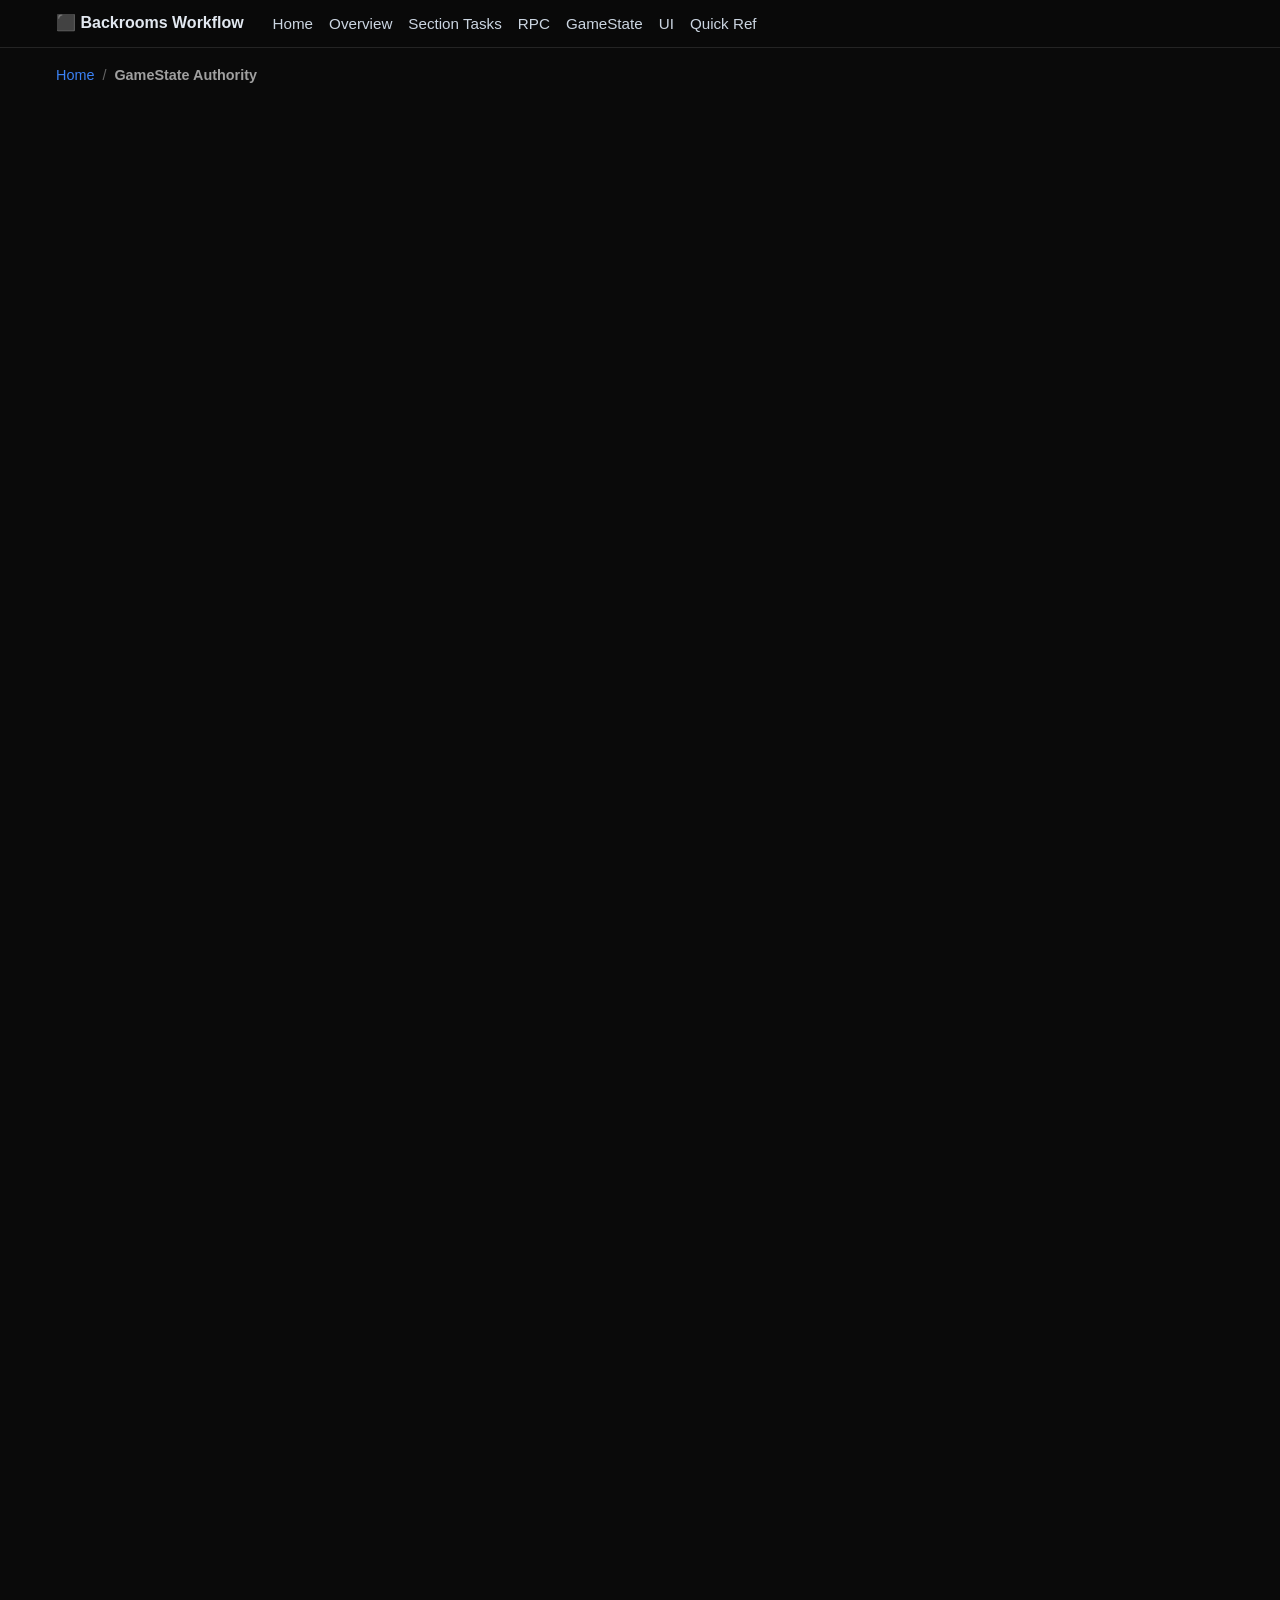
==== docs/gamestate-authority.html @ 52500436 "docs: redesign workflow documentation with dark-theme diagram pages" ====
<!DOCTYPE html>
<html lang="en">
<head>
  <meta charset="UTF-8" />
  <meta name="viewport" content="width=device-width,initial-scale=1" />
  <title>GameState Authority</title>
  <link rel="stylesheet" href="shared/style.css" />
  <link rel="stylesheet" href="shared/layout.css" />
  <link rel="stylesheet" href="shared/diagrams.css" />
  <link rel="stylesheet" href="shared/animations.css" />
</head>
<body>
<header class="nav"><div class="nav-inner"><span class="brand">⬛ Backrooms Workflow</span><a href="../index.html">Home</a><a href="workflow-overview.html">Overview</a><a href="section-tasks-flow.html">Section Tasks</a><a href="rpc-call-paths.html">RPC</a><a href="gamestate-authority.html">GameState</a><a href="ui-widget-flow.html">UI</a><a href="quick-reference.html">Quick Ref</a></div></header>
<main class="container stack">
  <div class="breadcrumb"><a href="../index.html">Home</a><span>/</span><strong>GameState Authority</strong></div>
  <section class="hero fade-in">
    <h1>GameState as Authoritative Source</h1>
    <p class="subtitle">Replicated variables, RepNotify setup, and client data flow.</p>
    <div class="legend">
      <div class="legend-item"><span class="legend-dot" style="background:#3b82f6"></span>Replicated variable</div>
      <div class="legend-item"><span class="legend-dot" style="background:#22c55e"></span>Server write</div>
      <div class="legend-item"><span class="legend-dot" style="background:#a855f7"></span>Client UI update</div>
    </div>
    <div class="diagram"><svg viewBox="0 0 760 210" xmlns="http://www.w3.org/2000/svg"><defs><marker id="gs0" markerWidth="10" markerHeight="7" refX="9" refY="3.5" orient="auto"><polygon points="0 0,10 3.5,0 7" fill="#3b82f6"/></marker></defs><rect class="diagram-box gm" x="20" y="80" width="180" height="56"/><text class="diagram-text" x="45" y="112">Server validation</text><rect class="diagram-box gs" x="290" y="80" width="180" height="56"/><text class="diagram-text" x="318" y="112">GS variable write</text><rect class="diagram-box ui" x="560" y="80" width="180" height="56"/><text class="diagram-text" x="580" y="112">OnRep -> UI refresh</text><path class="flow-arrow gs" d="M200 108 L290 108" marker-end="url(#gs0)"/><path class="flow-arrow ui" d="M470 108 L560 108" marker-end="url(#gs0)"/></svg></div>
  </section>

  <section class="card fade-in">
    <h2>All replicated variables</h2>
    <div class="table-wrap"><table><thead><tr><th>Variable</th><th>Type</th><th>Role</th></tr></thead><tbody>
      <tr><td title="Replicated task actor references">ActiveTasksItems</td><td>Array&lt;Task Item Ref&gt;</td><td>Current active task actors</td></tr>
      <tr><td title="Replicated completed task IDs">CompletedTasksOfTaskIds</td><td>Array&lt;Name&gt;</td><td>Global completed IDs</td></tr>
      <tr><td title="Replicated integer progression">TotalProgress</td><td>Integer</td><td>Overall progression value</td></tr>
      <tr><td title="Local processing/de-duplication list">LocalProcessedTasks</td><td>Array&lt;Name&gt;</td><td>Sync and duplicate-guard support</td></tr>
    </tbody></table></div>
  </section>

  <section class="grid-2 fade-in">
    <article class="card"><h2>RepNotify setup</h2><div class="diagram"><svg viewBox="0 0 520 260" xmlns="http://www.w3.org/2000/svg"><defs><marker id="ga" markerWidth="10" markerHeight="7" refX="9" refY="3.5" orient="auto"><polygon points="0 0,10 3.5,0 7" fill="#3b82f6"/></marker></defs><rect class="diagram-box gm" x="20" y="84" width="156" height="58"/><text class="diagram-text" x="45" y="117">Server write</text><rect class="diagram-box gs" x="198" y="84" width="146" height="58"/><text class="diagram-text" x="226" y="117">GS variable</text><rect class="diagram-box gs" x="366" y="84" width="136" height="58"/><text class="diagram-text" x="384" y="117">OnRep event</text><path class="flow-arrow gs" d="M176 113 L198 113" marker-end="url(#ga)"/><path class="flow-arrow gs" d="M344 113 L366 113" marker-end="url(#ga)"/></svg></div></article>
    <article class="card"><h2>Data flow to clients</h2><div class="diagram"><svg viewBox="0 0 520 260" xmlns="http://www.w3.org/2000/svg"><defs><marker id="gb" markerWidth="10" markerHeight="7" refX="9" refY="3.5" orient="auto"><polygon points="0 0,10 3.5,0 7" fill="#a855f7"/></marker></defs><rect class="diagram-box gs" x="38" y="100" width="180" height="58"/><text class="diagram-text" x="77" y="134">BP_GS_Gameplay</text><rect class="diagram-box ui" x="302" y="46" width="180" height="58"/><text class="diagram-text" x="343" y="80">WBP_Inventory</text><rect class="diagram-box ui" x="302" y="154" width="180" height="58"/><text class="diagram-text" x="350" y="188">WBP_TaskRow</text><path class="flow-arrow ui" d="M218 118 L302 75" marker-end="url(#gb)"/><path class="flow-arrow ui" d="M218 140 L302 183" marker-end="url(#gb)"/></svg></div></article>
  </section>

  <section class="grid-2 fade-in">
    <article class="card"><h2>Code callout</h2><div class="code-card"><pre>GS replicated data:
- ActiveTasksItems
- CompletedTasksOfTaskIds
- TotalProgress

OnRep -> widget refresh</pre></div></article>
    <article class="card"><h2>Variable migration table</h2><div class="table-wrap"><table><thead><tr><th>Old source</th><th>New source</th><th>Why</th></tr></thead><tbody><tr><td>PlayerState task data</td><td>GameState task data</td><td>Shared replication authority</td></tr><tr><td>Widget cast to BP_PS_Gameplay</td><td>Widget cast to BP_GS_Gameplay</td><td>Consistent cross-client reads</td></tr><tr><td>Client-side assumptions</td><td>OnRep-driven refresh</td><td>Server-authored correctness</td></tr></tbody></table></div></article>
  </section>
</main>
</body>
</html>
---- docs/shared/style.css ----
:root {
  --bg: #0a0a0a;
  --surface: #121212;
  --surface-2: #1a1a1a;
  --text: #e8e8e8;
  --text-muted: #a0a0a0;
  --border: #262626;
  --gs: #3b82f6;
  --gm: #22c55e;
  --ps: #f97316;
  --task: #ef4444;
  --ui: #a855f7;
  --pc: #eab308;
}
* { box-sizing: border-box; }
html, body { margin: 0; padding: 0; }
body {
  background: var(--bg);
  color: var(--text);
  font-family: Inter, Segoe UI, Roboto, Arial, sans-serif;
  line-height: 1.55;
}
a { color: var(--gs); text-decoration: none; }
a:hover { text-decoration: underline; }
h1, h2, h3 { margin: 0 0 .5rem; line-height: 1.2; }
h1 { font-size: clamp(1.8rem, 4vw, 2.6rem); }
h2 { font-size: clamp(1.3rem, 2.4vw, 1.8rem); color: #d5e5ff; }
h3 { font-size: 1.1rem; color: #cbd5e1; }
p, li { color: #d0d0d0; }
.small { font-size: .9rem; color: var(--text-muted); }
.hero {
  background: linear-gradient(180deg, #0f0f0f, #0b0b0b);
  border: 1px solid var(--border);
  border-radius: 16px;
  padding: 1.2rem;
}
.subtitle { color: var(--text-muted); margin: .4rem 0 1rem; }
.card {
  background: var(--surface);
  border: 1px solid var(--border);
  border-radius: 12px;
  padding: 1rem;
}
.card h3 { margin-top: 0; }
.badge {
  display: inline-block;
  padding: .15rem .5rem;
  border-radius: 999px;
  font-size: .72rem;
  font-weight: 700;
  letter-spacing: .03em;
}
.badge.gs { background: #0a1929; border: 1px solid var(--gs); color: #9ec5ff; }
.badge.gm { background: #0a1a0e; border: 1px solid var(--gm); color: #86efac; }
.badge.ps { background: #1a0e00; border: 1px solid var(--ps); color: #fdba74; }
.badge.task { background: #200a0a; border: 1px solid var(--task); color: #fda4af; }
.badge.ui { background: #1a0a2e; border: 1px solid var(--ui); color: #d8b4fe; }
.badge.pc { background: #1c1400; border: 1px solid var(--pc); color: #fde68a; }
.button {
  display: inline-block;
  border: 1px solid #334155;
  background: #111827;
  color: #dbeafe;
  border-radius: 10px;
  padding: .5rem .75rem;
  font-weight: 600;
}
.breadcrumb {
  display: flex;
  gap: .5rem;
  align-items: center;
  color: var(--text-muted);
  font-size: .9rem;
}
.breadcrumb span { opacity: .6; }
.code-card {
  background: #0f0f0f;
  border: 1px solid #262626;
  border-left: 4px solid var(--gs);
  border-radius: 10px;
  padding: .85rem;
  overflow: auto;
}
.code-card pre { margin: 0; font-family: ui-monospace, SFMono-Regular, Menlo, Consolas, monospace; font-size: .85rem; color: #dbeafe; }
.legend { display: flex; flex-wrap: wrap; gap: .6rem; }
.legend-item { display: flex; align-items: center; gap: .4rem; font-size: .86rem; color: #cfcfcf; }
.legend-dot { width: 12px; height: 12px; border-radius: 3px; }
input[type='search'] {
  width: 100%;
  background: #0f0f0f;
  border: 1px solid #303030;
  color: var(--text);
  border-radius: 10px;
  padding: .55rem .7rem;
}
.table-wrap { overflow: auto; }
table { width: 100%; border-collapse: collapse; font-size: .92rem; }
th, td { border-bottom: 1px solid #272727; padding: .6rem; text-align: left; }
th { color: #d1d5db; background: #121212; cursor: pointer; }
footer { border-top: 1px solid var(--border); margin-top: 2rem; padding-top: 1rem; color: var(--text-muted); }
---- docs/shared/layout.css ----
.container { max-width: 1200px; margin: 0 auto; padding: 1rem; }
.nav {
  position: sticky;
  top: 0;
  z-index: 20;
  background: rgba(10,10,10,.95);
  backdrop-filter: blur(8px);
  border-bottom: 1px solid #242424;
}
.nav-inner {
  max-width: 1200px;
  margin: 0 auto;
  display: flex;
  flex-wrap: wrap;
  gap: .6rem 1rem;
  align-items: center;
  padding: .7rem 1rem;
}
.nav a { color: #cbd5e1; font-size: .95rem; }
.nav .brand { font-weight: 700; color: #e2e8f0; margin-right: .8rem; }
.grid-2 { display: grid; grid-template-columns: repeat(2, minmax(0,1fr)); gap: 1rem; }
.grid-3 { display: grid; grid-template-columns: repeat(3, minmax(0,1fr)); gap: 1rem; }
.grid-cards { display: grid; grid-template-columns: repeat(auto-fit, minmax(220px,1fr)); gap: 1rem; }
.stack { display: grid; gap: 1rem; }
.cols-compare { display: grid; grid-template-columns: repeat(3, minmax(0,1fr)); gap: 1rem; }
.section { margin-top: 1.25rem; }
@media (max-width: 960px) {
  .grid-2, .grid-3, .cols-compare { grid-template-columns: 1fr; }
}
---- docs/shared/diagrams.css ----
.diagram {
  background: #0a0a0a;
  border: 1px solid #242424;
  border-radius: 12px;
  padding: .75rem;
  overflow: auto;
}
.diagram svg { width: 100%; height: auto; display: block; }
.diagram-box { fill: #1a1a1a; stroke-width: 2; rx: 10; ry: 10; }
.diagram-box.gs { stroke: #3b82f6; fill: #0a1929; }
.diagram-box.gm { stroke: #22c55e; fill: #0a1a0e; }
.diagram-box.ps { stroke: #f97316; fill: #1a0e00; }
.diagram-box.ui { stroke: #a855f7; fill: #1a0a2e; }
.diagram-box.task { stroke: #ef4444; fill: #200a0a; }
.diagram-box.pc { stroke: #eab308; fill: #1c1400; }
.diagram-text { fill: #e8e8e8; font-size: 14px; }
.flow-arrow { stroke-width: 2.5; fill: none; }
.flow-arrow.gs { stroke: #3b82f6; }
.flow-arrow.gm { stroke: #22c55e; }
.flow-arrow.ps { stroke: #f97316; }
.flow-arrow.ui { stroke: #a855f7; }
.flow-arrow.task { stroke: #ef4444; }
.flow-arrow.rpc { stroke: #f97316; stroke-dasharray: 8 6; }
.flow-arrow.revert { stroke: #ef4444; }
.diagram-node { transition: filter .18s ease, transform .18s ease; transform-origin: center; }
.diagram-node:hover, .diagram-node.active { filter: brightness(1.1) drop-shadow(0 0 6px rgba(255,255,255,.15)); }
.flow-arrow.highlight { stroke-width: 3.4; }
.tooltip {
  position: fixed;
  pointer-events: none;
  background: #101010;
  border: 1px solid #333;
  color: #eee;
  border-radius: 8px;
  padding: .35rem .5rem;
  font-size: .78rem;
  z-index: 1000;
  display: none;
}
---- docs/shared/animations.css ----
.fade-in { opacity: 0; transform: translateY(6px); transition: opacity .32s ease, transform .32s ease; }
.fade-in.show { opacity: 1; transform: translateY(0); }
.card, .hero, .diagram { transition: transform .15s ease, border-color .15s ease; }
.card:hover { transform: translateY(-2px); border-color: #3b82f6; }
.details-panel { border: 1px solid #262626; background: #101010; border-radius: 10px; padding: .65rem; }
details > summary { cursor: pointer; color: #d8dee9; font-weight: 600; }
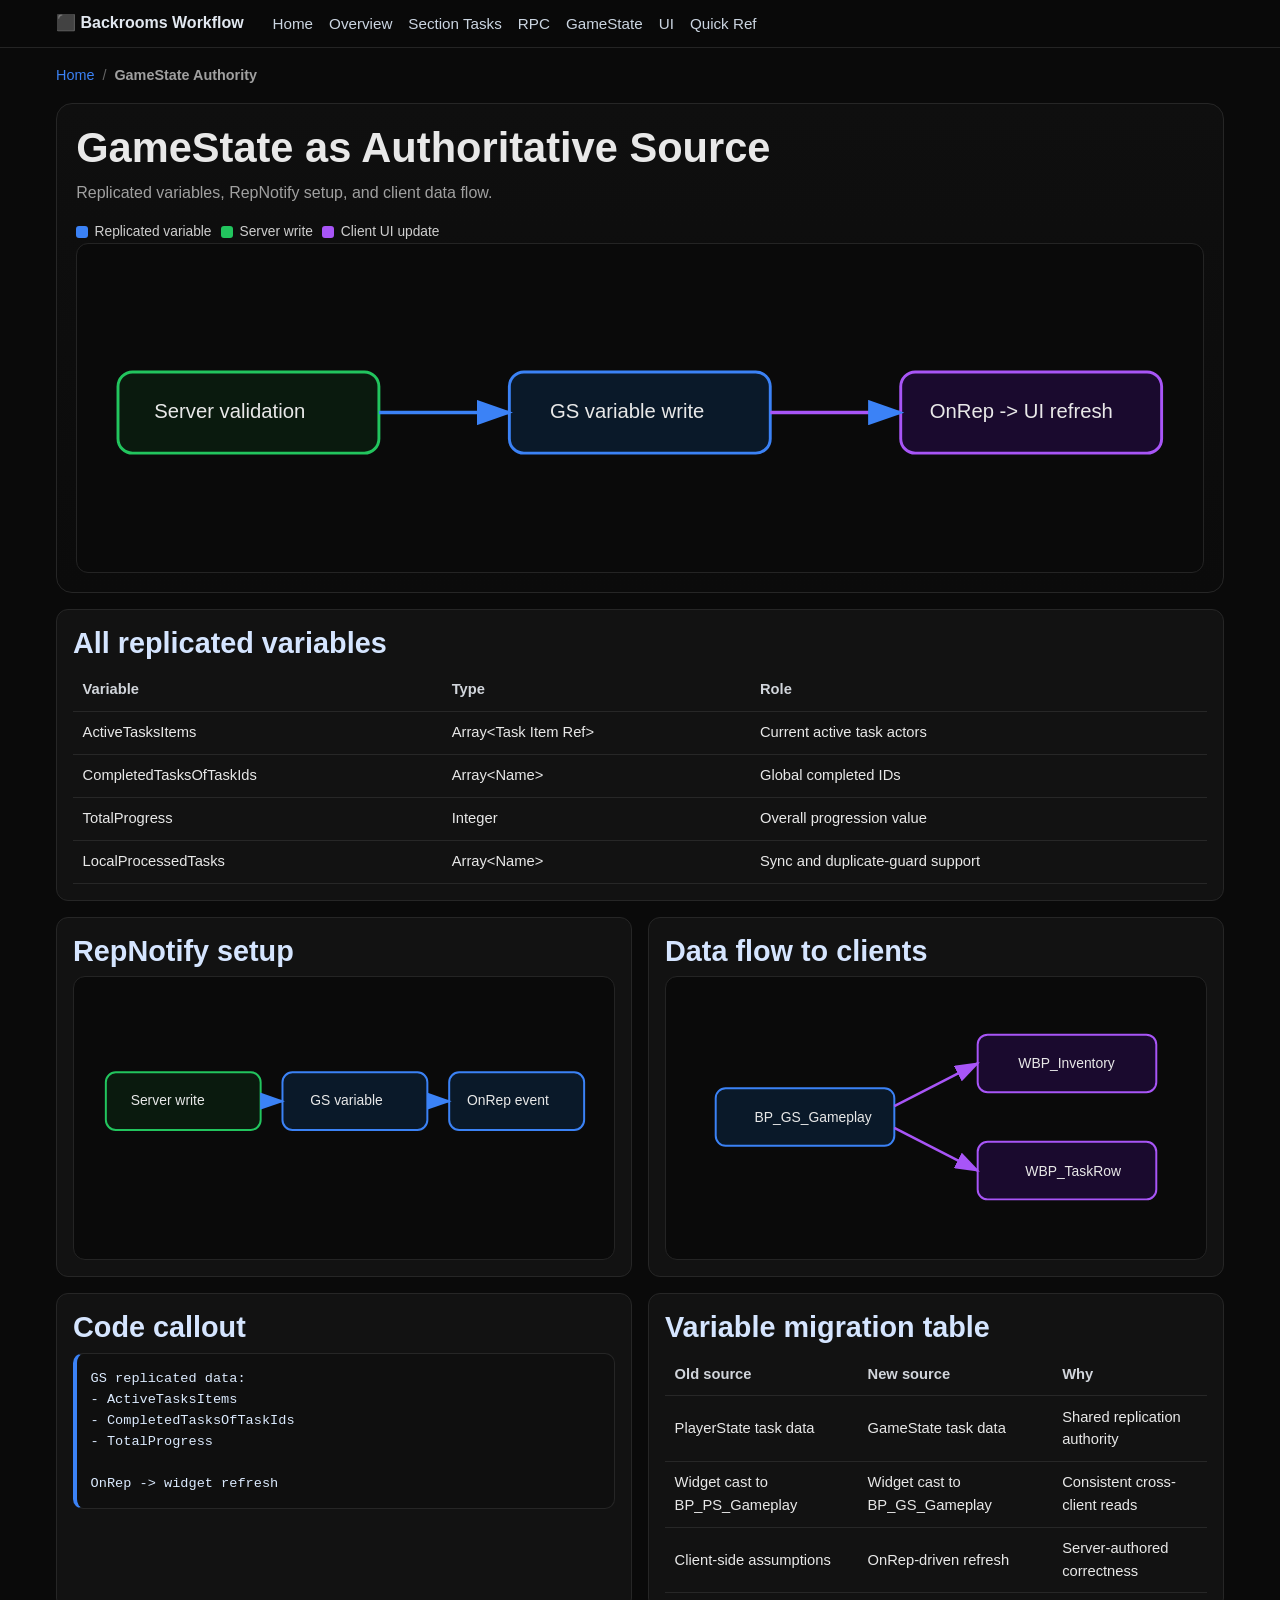
==== commit 88a49cb3: "docs: polish documentation interactions and animation behavior" ====
--- a/docs/gamestate-authority.html
+++ b/docs/gamestate-authority.html
@@ -49,5 +49,9 @@
     <article class="card"><h2>Variable migration table</h2><div class="table-wrap"><table><thead><tr><th>Old source</th><th>New source</th><th>Why</th></tr></thead><tbody><tr><td>PlayerState task data</td><td>GameState task data</td><td>Shared replication authority</td></tr><tr><td>Widget cast to BP_PS_Gameplay</td><td>Widget cast to BP_GS_Gameplay</td><td>Consistent cross-client reads</td></tr><tr><td>Client-side assumptions</td><td>OnRep-driven refresh</td><td>Server-authored correctness</td></tr></tbody></table></div></article>
   </section>
 </main>
+<script>
+const io=new IntersectionObserver(es=>es.forEach(e=>e.target.classList.toggle('show',e.isIntersecting)),{threshold:.1});
+document.querySelectorAll('.fade-in').forEach(el=>io.observe(el));
+</script>
 </body>
 </html>
--- a/docs/shared/style.css
+++ b/docs/shared/style.css
@@ -1,4 +1,12 @@
 :root {
+  --color-background: #0a0a0a;
+  --color-surface: #121212;
+  --color-gamestate: #3b82f6;
+  --color-gamemode: #22c55e;
+  --color-playerstate: #f97316;
+  --color-task: #ef4444;
+  --color-ui: #a855f7;
+  --color-playercontroller: #eab308;
   --bg: #0a0a0a;
   --surface: #121212;
   --surface-2: #1a1a1a;
@@ -98,3 +106,4 @@
 th, td { border-bottom: 1px solid #272727; padding: .6rem; text-align: left; }
 th { color: #d1d5db; background: #121212; cursor: pointer; }
 footer { border-top: 1px solid var(--border); margin-top: 2rem; padding-top: 1rem; color: var(--text-muted); }
+.is-filtered-out { display: none !important; }
